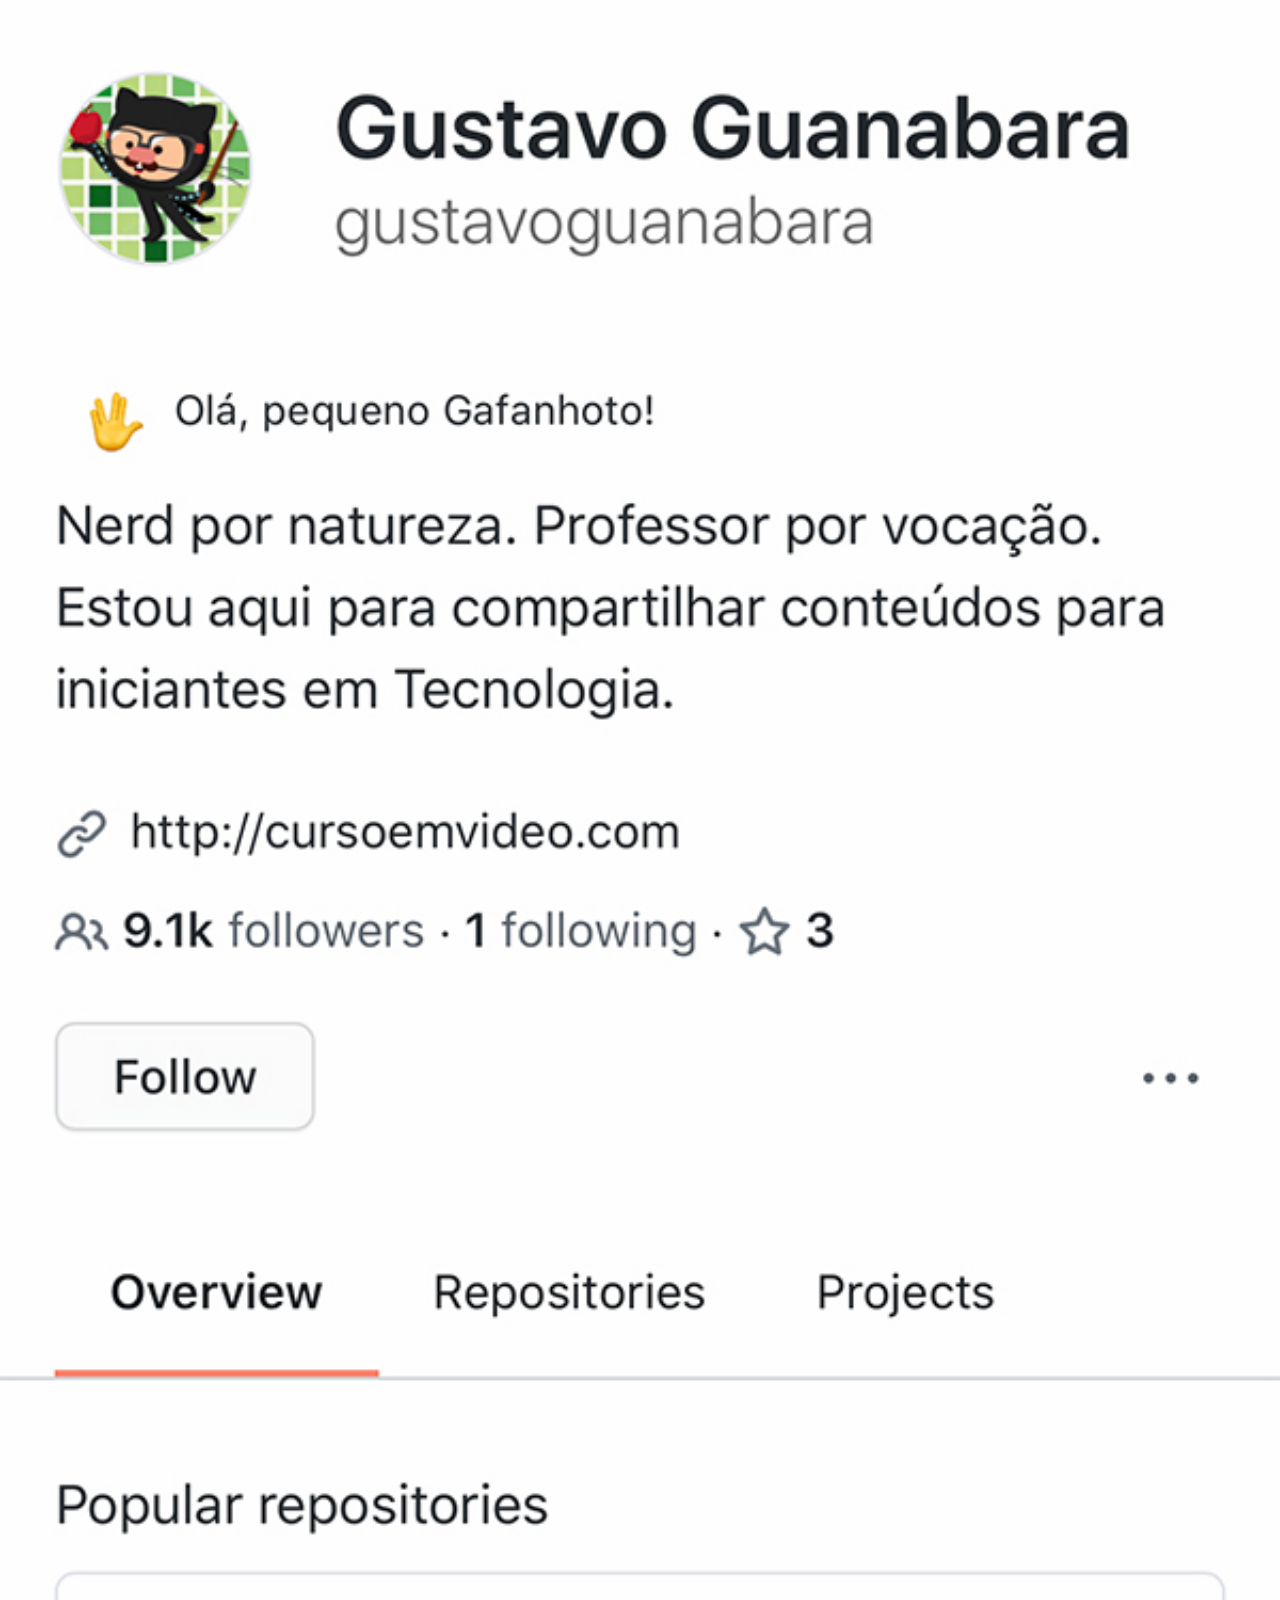
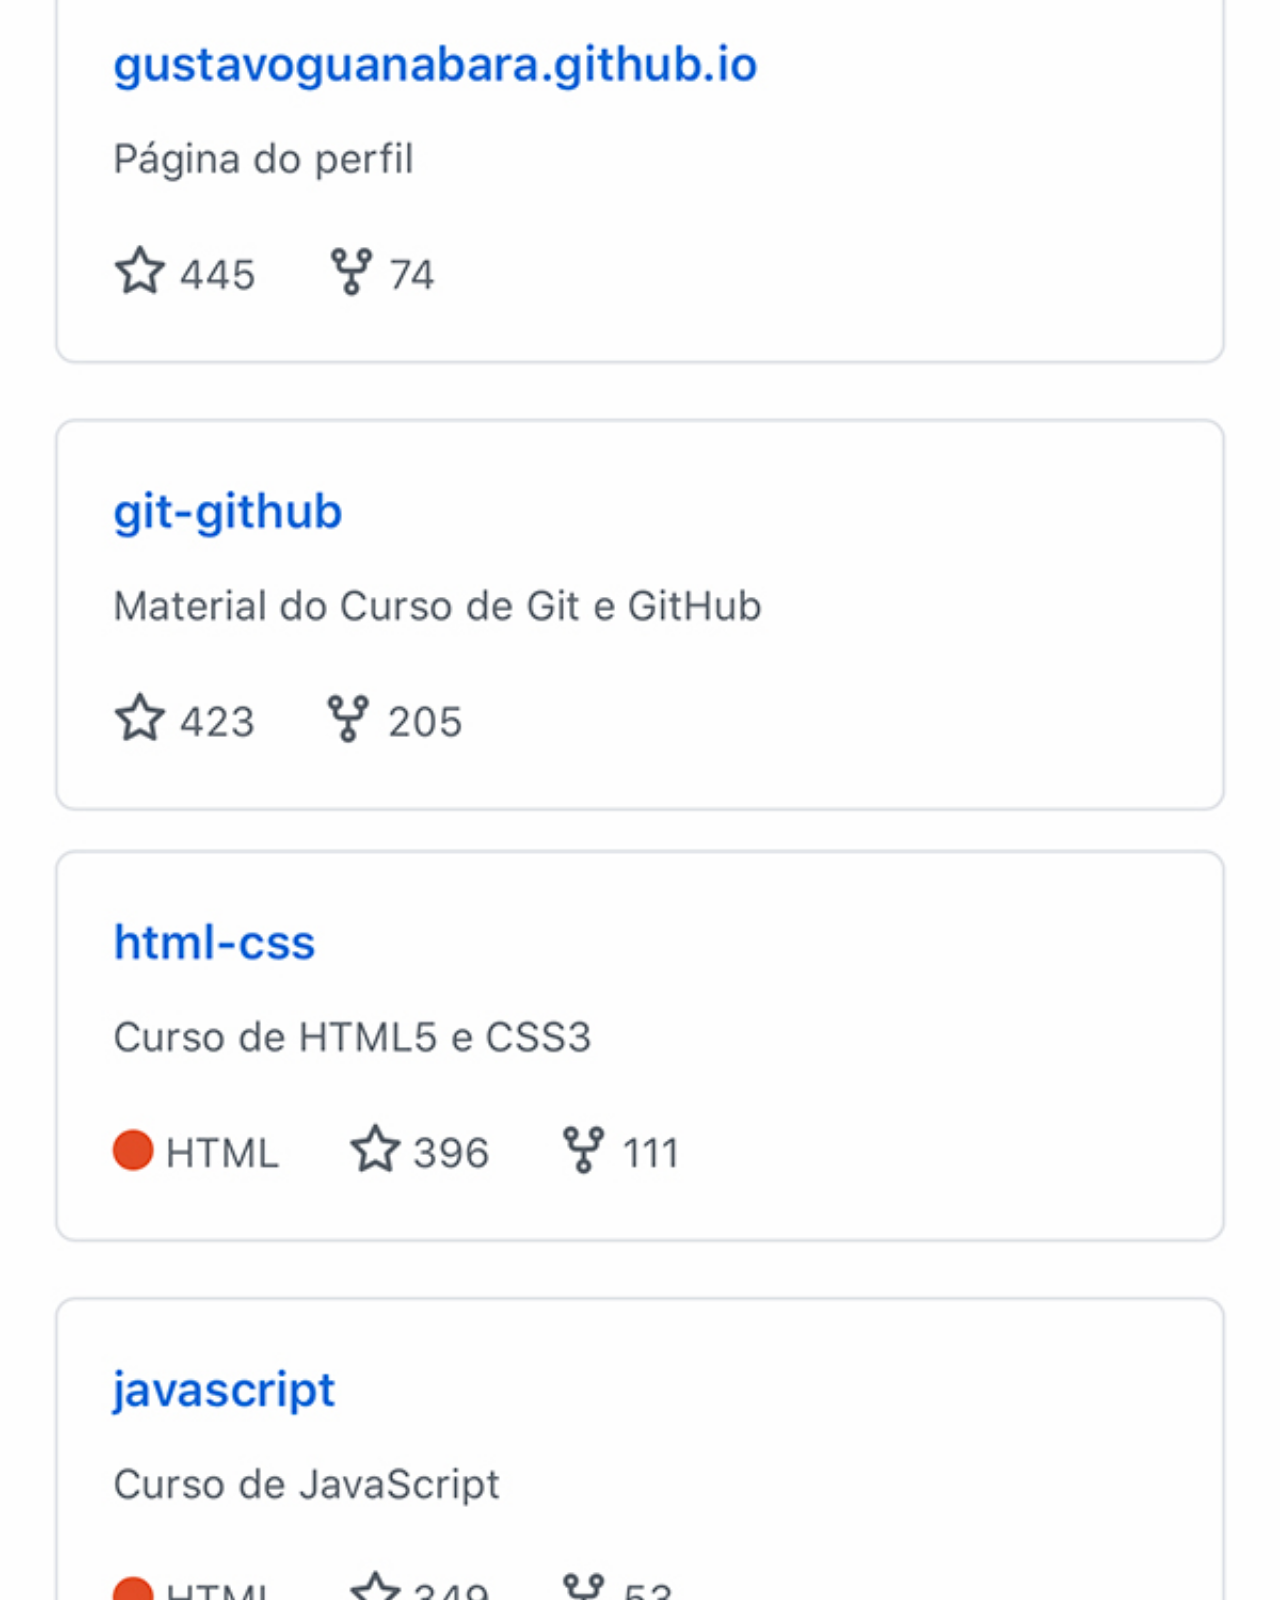
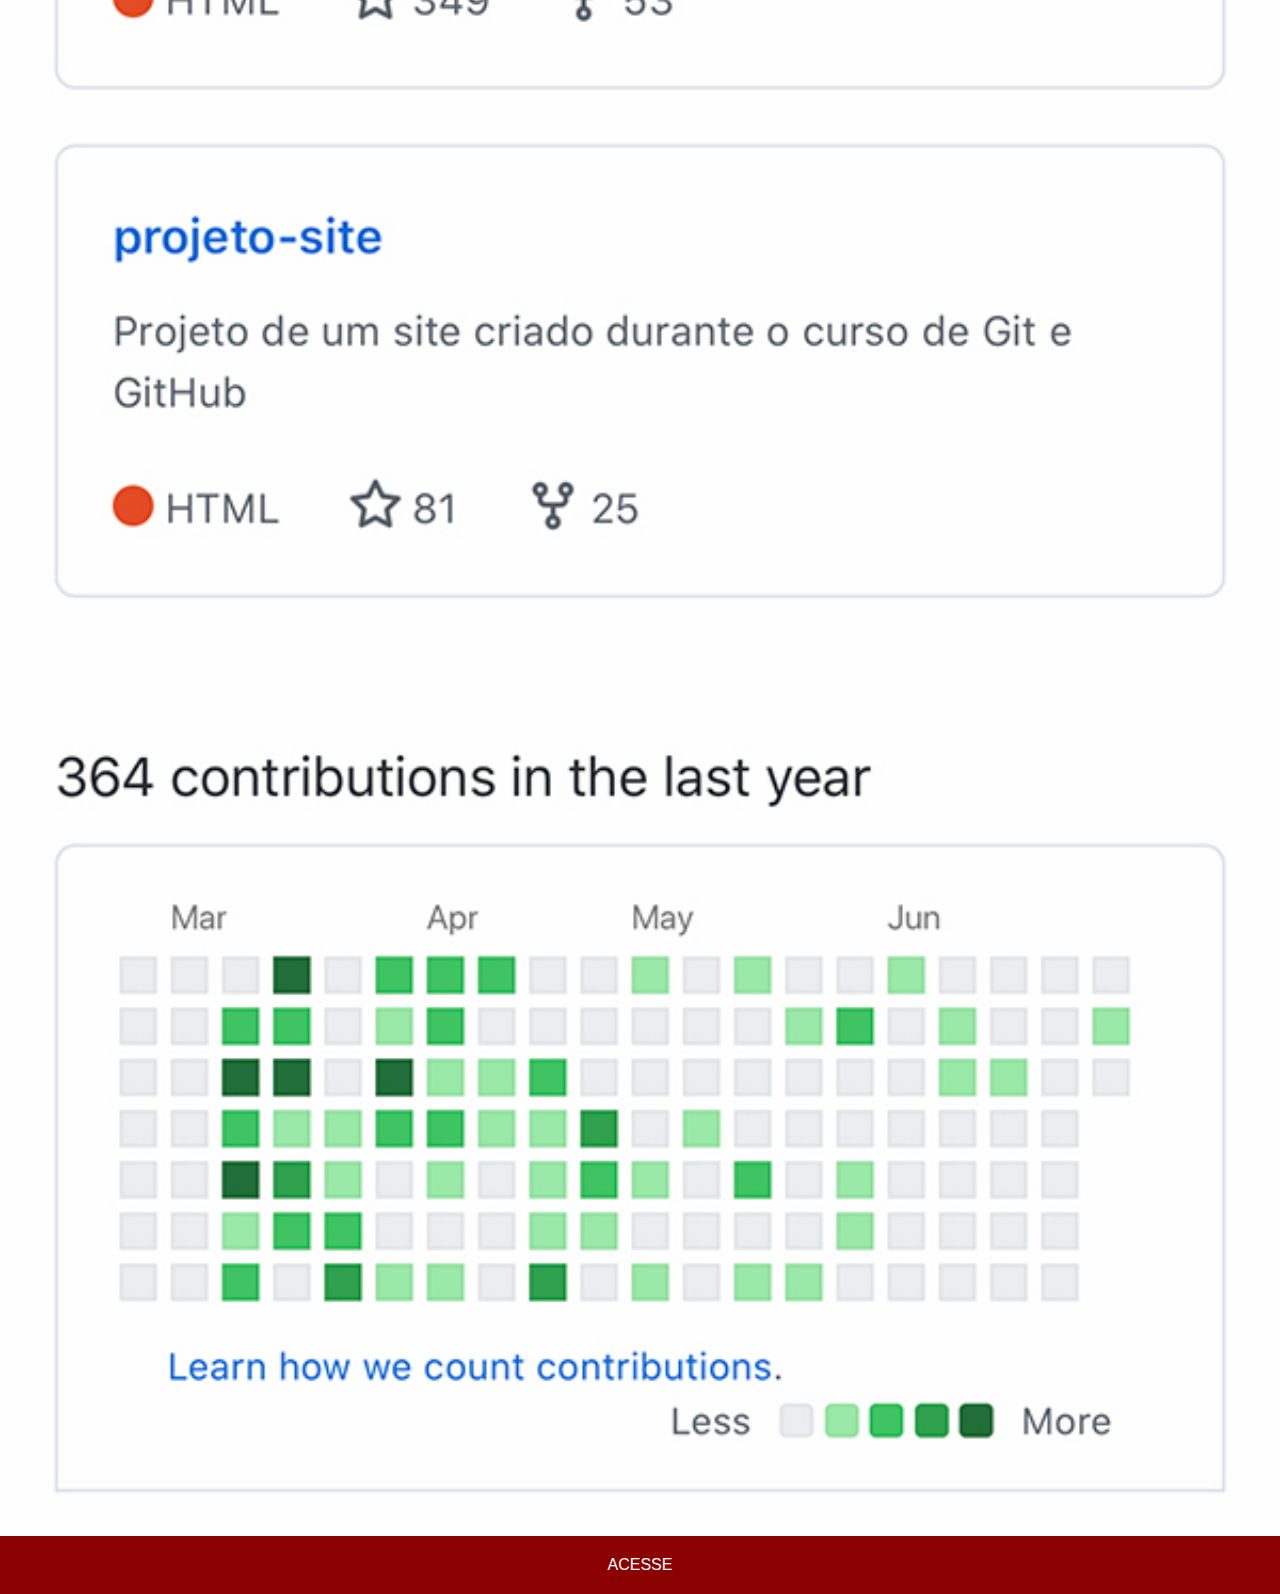
==== github.html @ f8e5c840 "Atualizei as imagens e os links" ====
<!DOCTYPE html>
<html lang="pt-br">
<head>
    <meta charset="UTF-8">
    <meta http-equiv="X-UA-Compatible" content="IE=edge">
    <meta name="viewport" content="width=device-width, initial-scale=1.0">
    <title>GitHub</title>
    <link rel="stylesheet" href="estilos/social.css">
</head>
<body>
    
    <img src="imagens/tela-github.jpg" alt="Tela GitHub">
    <a href="https://github.com/IvesFigueiredo" target="_blank">ACESSE</a>
</body>
</html>
---- estilos/social.css ----
@charset "UTF-8" ;

* {
    margin: 0px;
    padding: 0px;
    font-family: Arial, Helvetica, sans-serif;
}

::-webkit-scrollbar { /*Dica de como esconder o scrollbar*/
    width: 0px;
    height: 0px;
}

img {
    width: 100vw;
}
a {
    display: block;
    background-color: darkred;
    color: white;
    padding: 20px;
    text-align: center;
    text-decoration: none;
}
a:hover {
    text-decoration: underline;
    background-color: red;
}
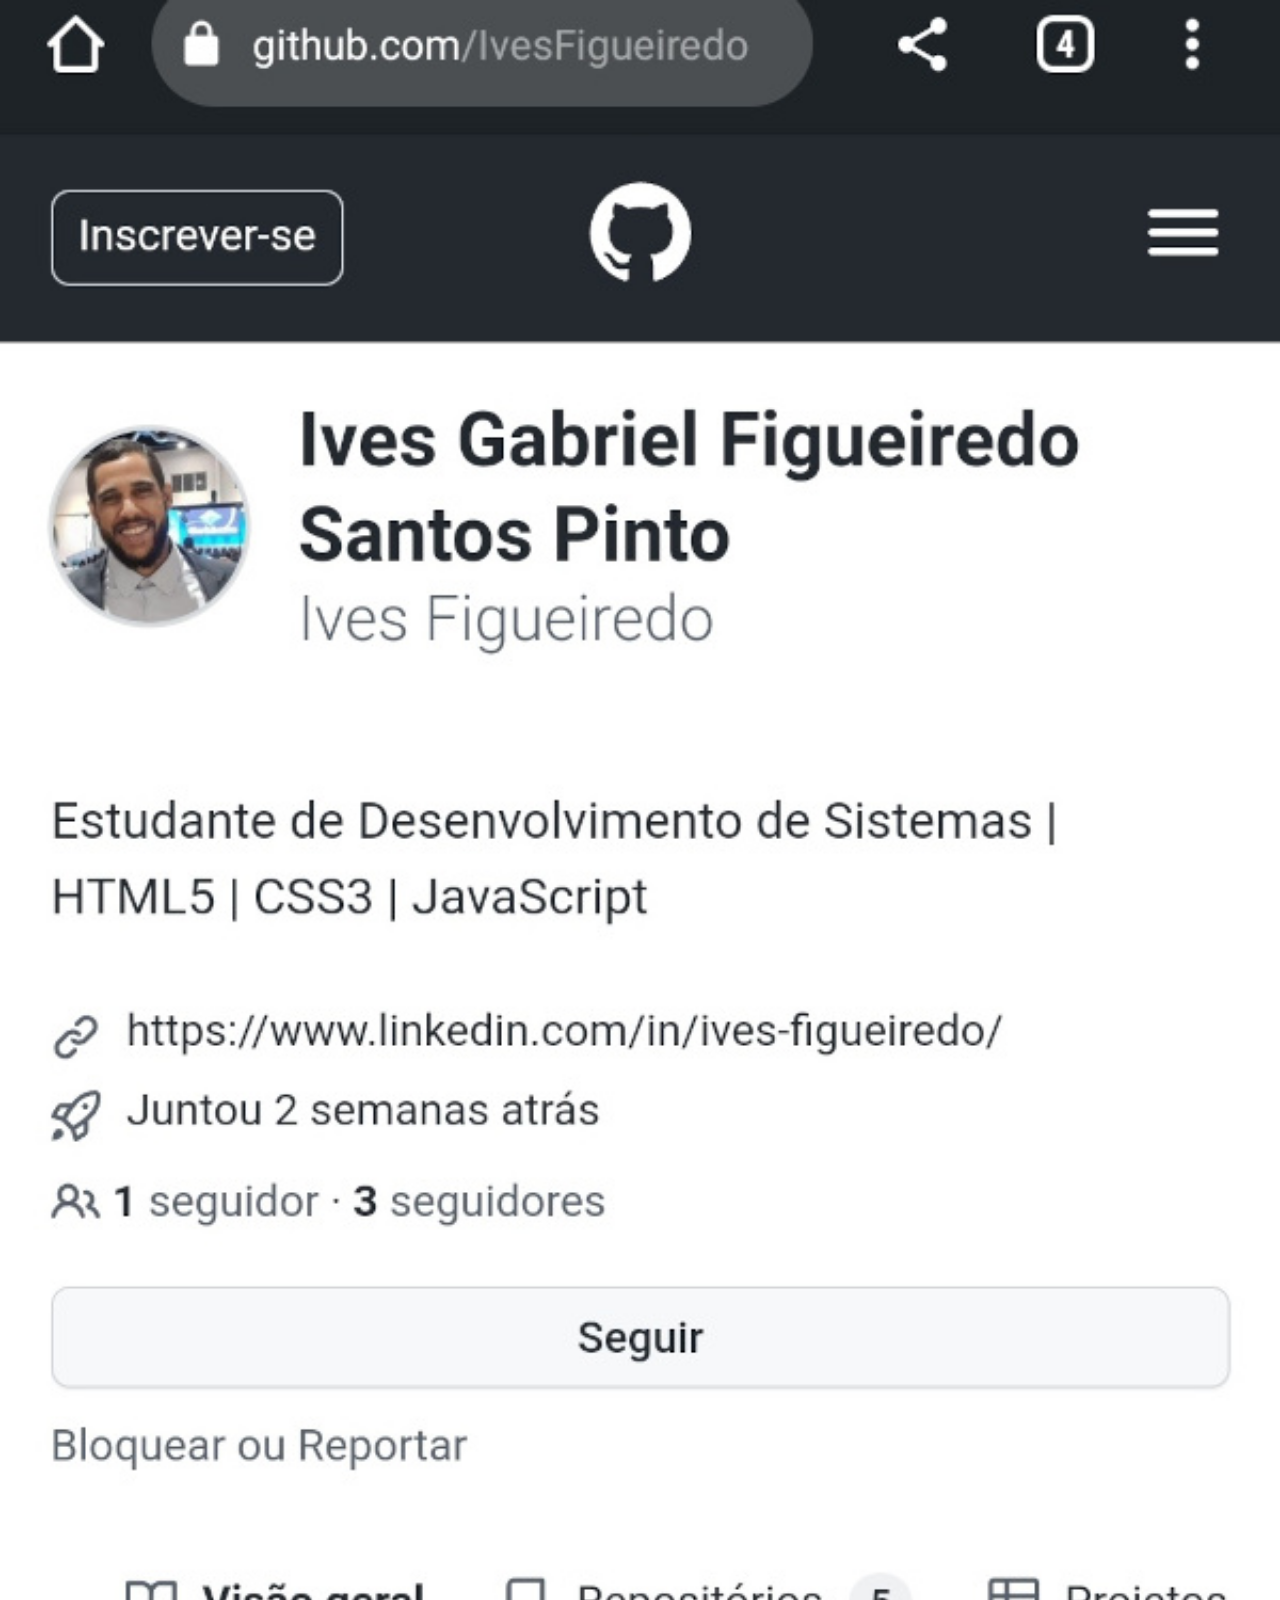
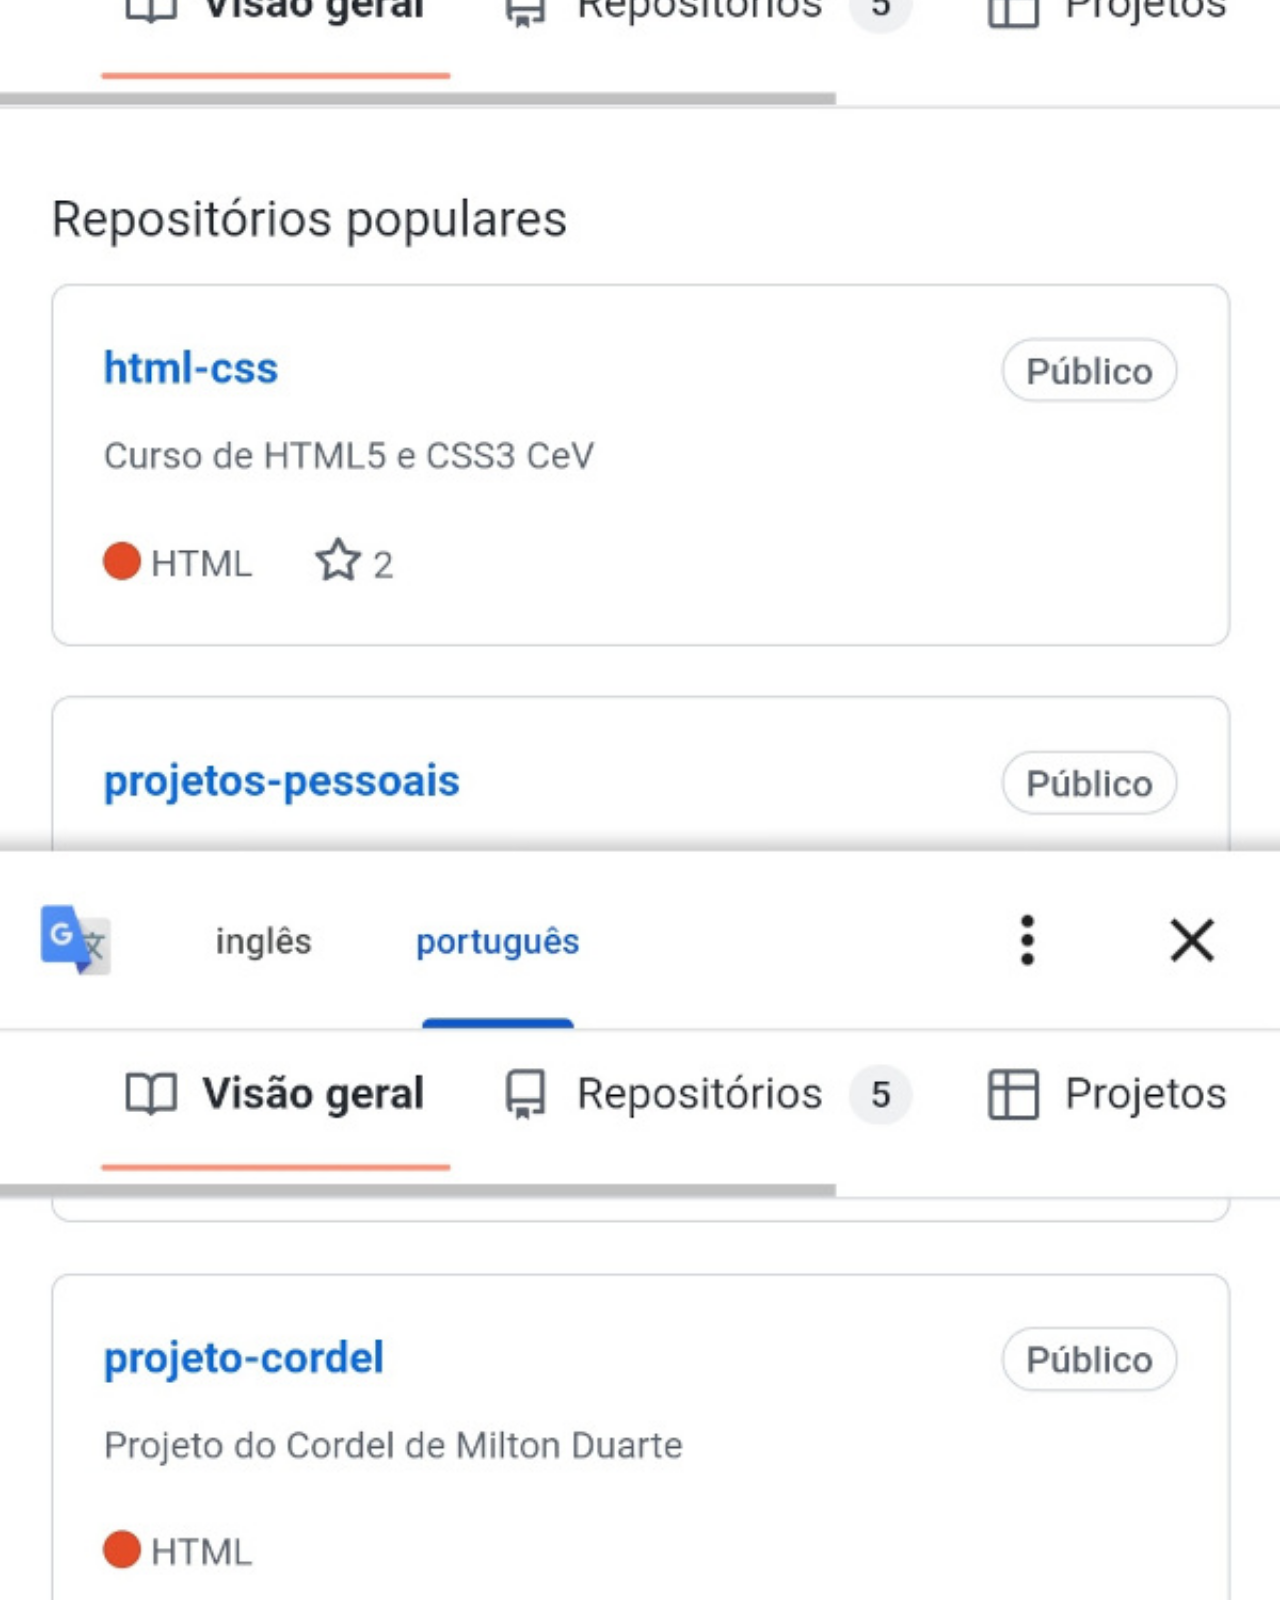
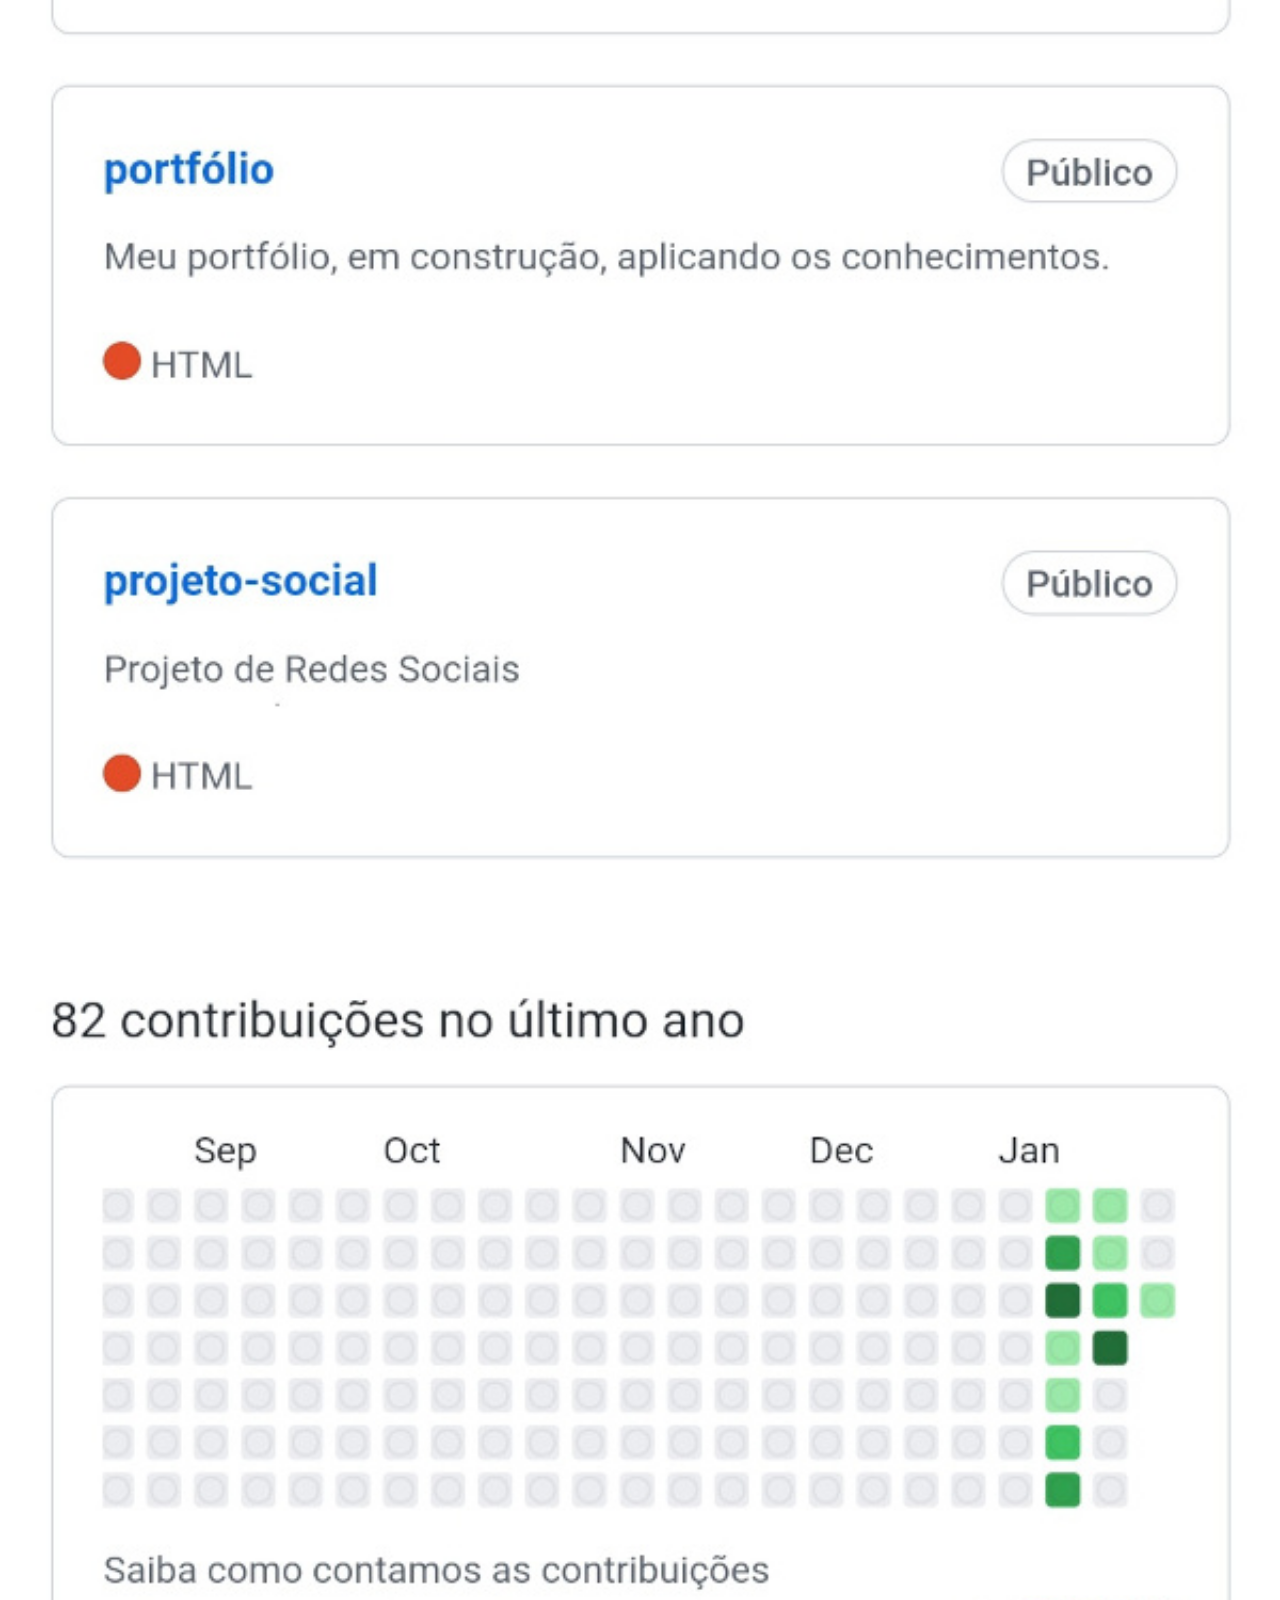
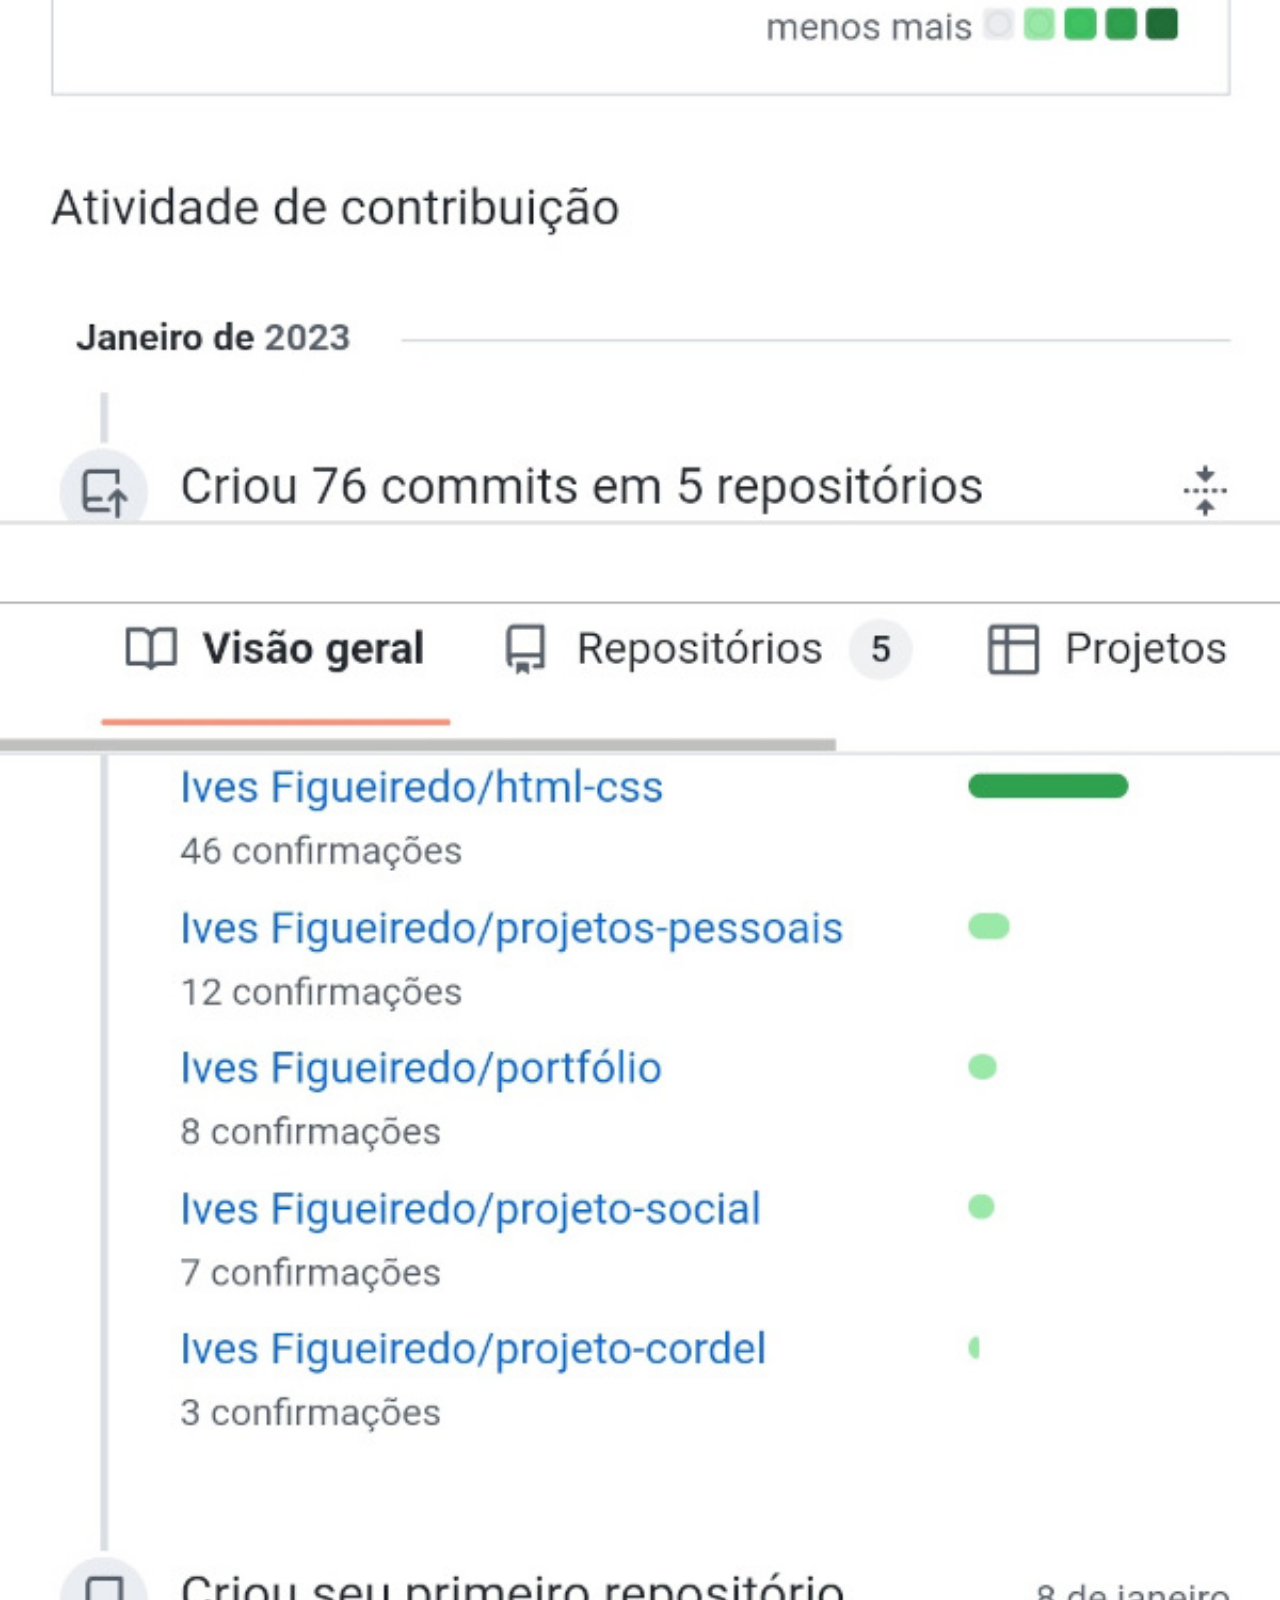
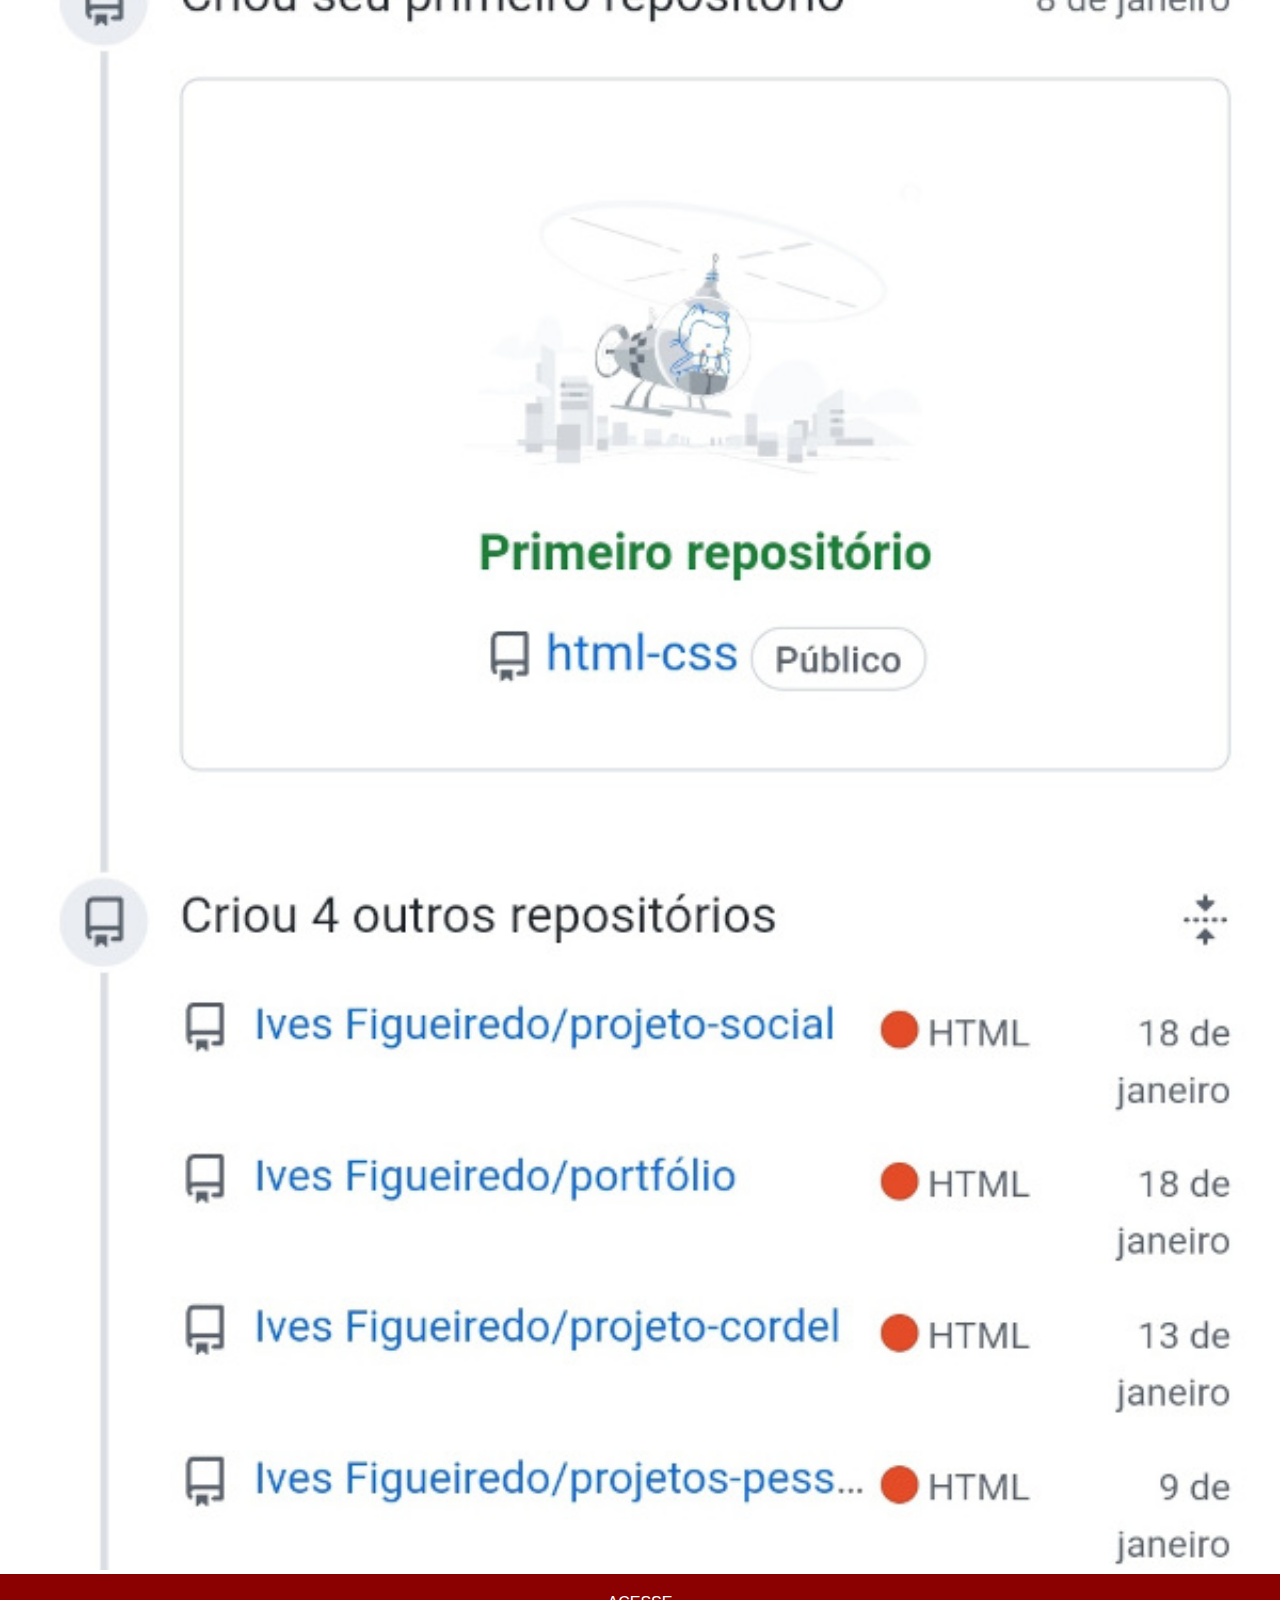
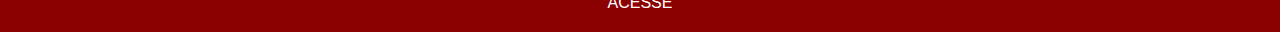
==== commit e7d5a79e: "atualizei o linkedin, instagram e github" ====
--- a/github.html
+++ b/github.html
@@ -9,7 +9,7 @@
 </head>
 <body>
     
-    <img src="imagens/tela-github.jpg" alt="Tela GitHub">
+    <img src="imagens/tela-fundo-github.jpg" alt="Tela GitHub">
     <a href="https://github.com/IvesFigueiredo" target="_blank">ACESSE</a>
 </body>
 </html>